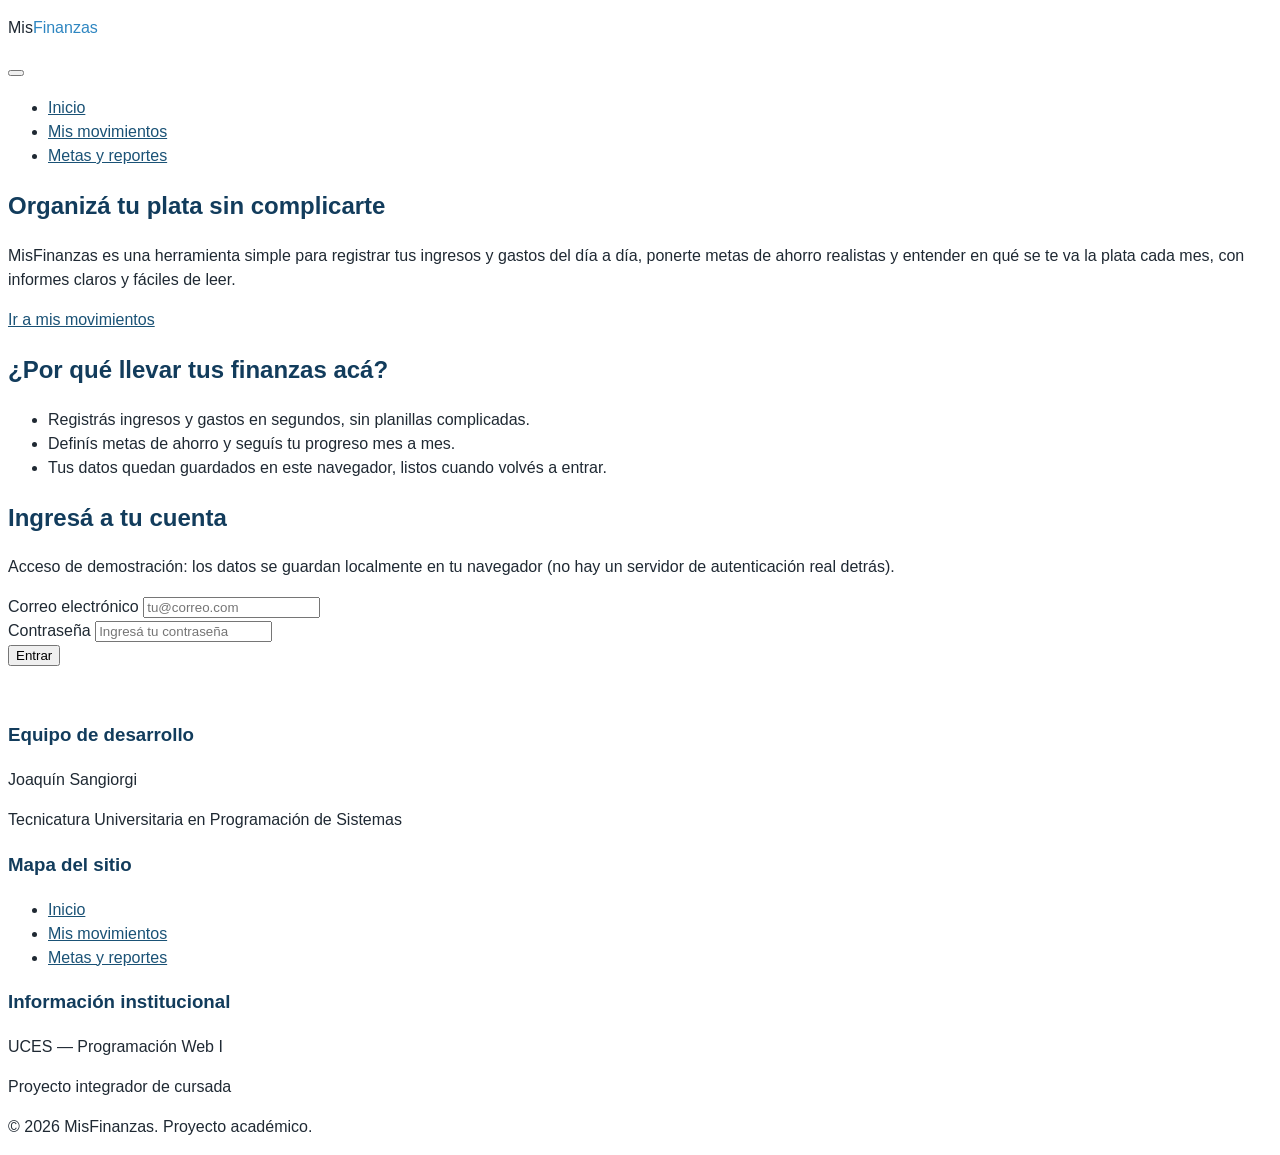
==== index.html @ 2f73d674 "Fase 1 - planificación, estructura y wirframes" ====
<!DOCTYPE html>
<html lang="es">
<head>
  <meta charset="UTF-8">
  <meta name="viewport" content="width=device-width, initial-scale=1.0">
  <title>MisFinanzas | Control de gastos e ingresos personales</title>
  <meta name="description" content="MisFinanzas: registrá tus ingresos y gastos, definí metas de ahorro y visualizá informes de tu economía personal.">
  <link rel="stylesheet" href="recursos/style.css">
</head>
<body>

  <header class="sitio-header">
    <div class="contenedor">
      <p class="logo">Mis<span>Finanzas</span></p>

      <button type="button" id="btn-menu" class="menu-toggle" aria-label="Abrir menú de navegación" aria-expanded="false" aria-controls="menu-principal">
        <span class="menu-toggle__barra"></span>
        <span class="menu-toggle__barra"></span>
        <span class="menu-toggle__barra"></span>
      </button>

      <nav class="nav-principal" aria-label="Navegación principal">
        <ul id="menu-principal">
          <li><a href="index.html" aria-current="page">Inicio</a></li>
          <li><a href="dashboard.html">Mis movimientos</a></li>
          <li><a href="reportes.html">Metas y reportes</a></li>
        </ul>
      </nav>
    </div>
  </header>

  <main class="contenedor">

    <section id="propuesta-valor" class="hero">
      <h1>Organizá tu plata sin complicarte</h1>
      <p>
        MisFinanzas es una herramienta simple para registrar tus ingresos y gastos del día a día,
        ponerte metas de ahorro realistas y entender en qué se te va la plata cada mes, con
        informes claros y fáciles de leer.
      </p>
      <a href="dashboard.html" class="boton-cta">Ir a mis movimientos</a>
    </section>

    <aside id="por-que-usarla" class="ventajas" aria-label="Ventajas de la aplicación">
      <h2>¿Por qué llevar tus finanzas acá?</h2>
      <ul>
        <li>Registrás ingresos y gastos en segundos, sin planillas complicadas.</li>
        <li>Definís metas de ahorro y seguís tu progreso mes a mes.</li>
        <li>Tus datos quedan guardados en este navegador, listos cuando volvés a entrar.</li>
      </ul>
    </aside>

    <section id="acceso" class="acceso">
      <h2>Ingresá a tu cuenta</h2>
      <p class="nota-acceso">
        Acceso de demostración: los datos se guardan localmente en tu navegador (no hay un
        servidor de autenticación real detrás).
      </p>

      <form id="form-login" novalidate>
        <div class="campo">
          <label for="login-email">Correo electrónico</label>
          <input
            type="email"
            id="login-email"
            name="email"
            placeholder="tu@correo.com"
            required
          >
        </div>

        <div class="campo">
          <label for="login-password">Contraseña</label>
          <input
            type="password"
            id="login-password"
            name="password"
            placeholder="Ingresá tu contraseña"
            minlength="4"
            required
          >
        </div>

        <button type="submit" class="boton-cta">Entrar</button>
        <p id="login-feedback" class="feedback" aria-live="polite"></p>
      </form>
    </section>

  </main>

  <footer class="sitio-footer">
    <div class="contenedor footer-columnas">
      <div class="footer-col">
        <h3>Equipo de desarrollo</h3>
        <p>Joaquín Sangiorgi</p>
        <p>Tecnicatura Universitaria en Programación de Sistemas</p>
      </div>

      <div class="footer-col">
        <h3>Mapa del sitio</h3>
        <ul>
          <li><a href="index.html">Inicio</a></li>
          <li><a href="dashboard.html">Mis movimientos</a></li>
          <li><a href="reportes.html">Metas y reportes</a></li>
        </ul>
      </div>

      <div class="footer-col">
        <h3>Información institucional</h3>
        <p>UCES &mdash; Programación Web I</p>
        <p>Proyecto integrador de cursada</p>
      </div>
    </div>
    <p class="footer-copy">&copy; 2026 MisFinanzas. Proyecto académico.</p>
  </footer>

  <script src="recursos/funciones.js" defer></script>
</body>
</html>
---- recursos/style.css ----
/* ==========================================================================
   MisFinanzas — Hoja de estilos externa unificada
   ==========================================================================
   FASE 1: por ahora solo hay estilos tipográficos y de color mínimos para
   que el contenido sea legible mientras se revisa la estructura HTML.

   El modelo de caja (reset universal + box-sizing), el contenedor de 960px,
   Flexbox para el menú / columnas / footer, y las media queries responsive
   se implementan en la FASE 2 de este proyecto. No adelantar esas reglas
   acá para no pisar el trabajo de esa etapa.
   ========================================================================== */

body {
  font-family: 'Segoe UI', Arial, sans-serif;
  color: #1f2933;
  line-height: 1.5;
}

a {
  color: #1a5276;
}

h1, h2, h3 {
  color: #123c5c;
}

.logo span {
  color: #2e86c1;
}

table {
  border-collapse: collapse;
  width: 100%;
}

th, td {
  border: 1px solid #d0d7de;
  padding: 0.5rem;
  text-align: left;
}

.feedback {
  min-height: 1.2em;
}
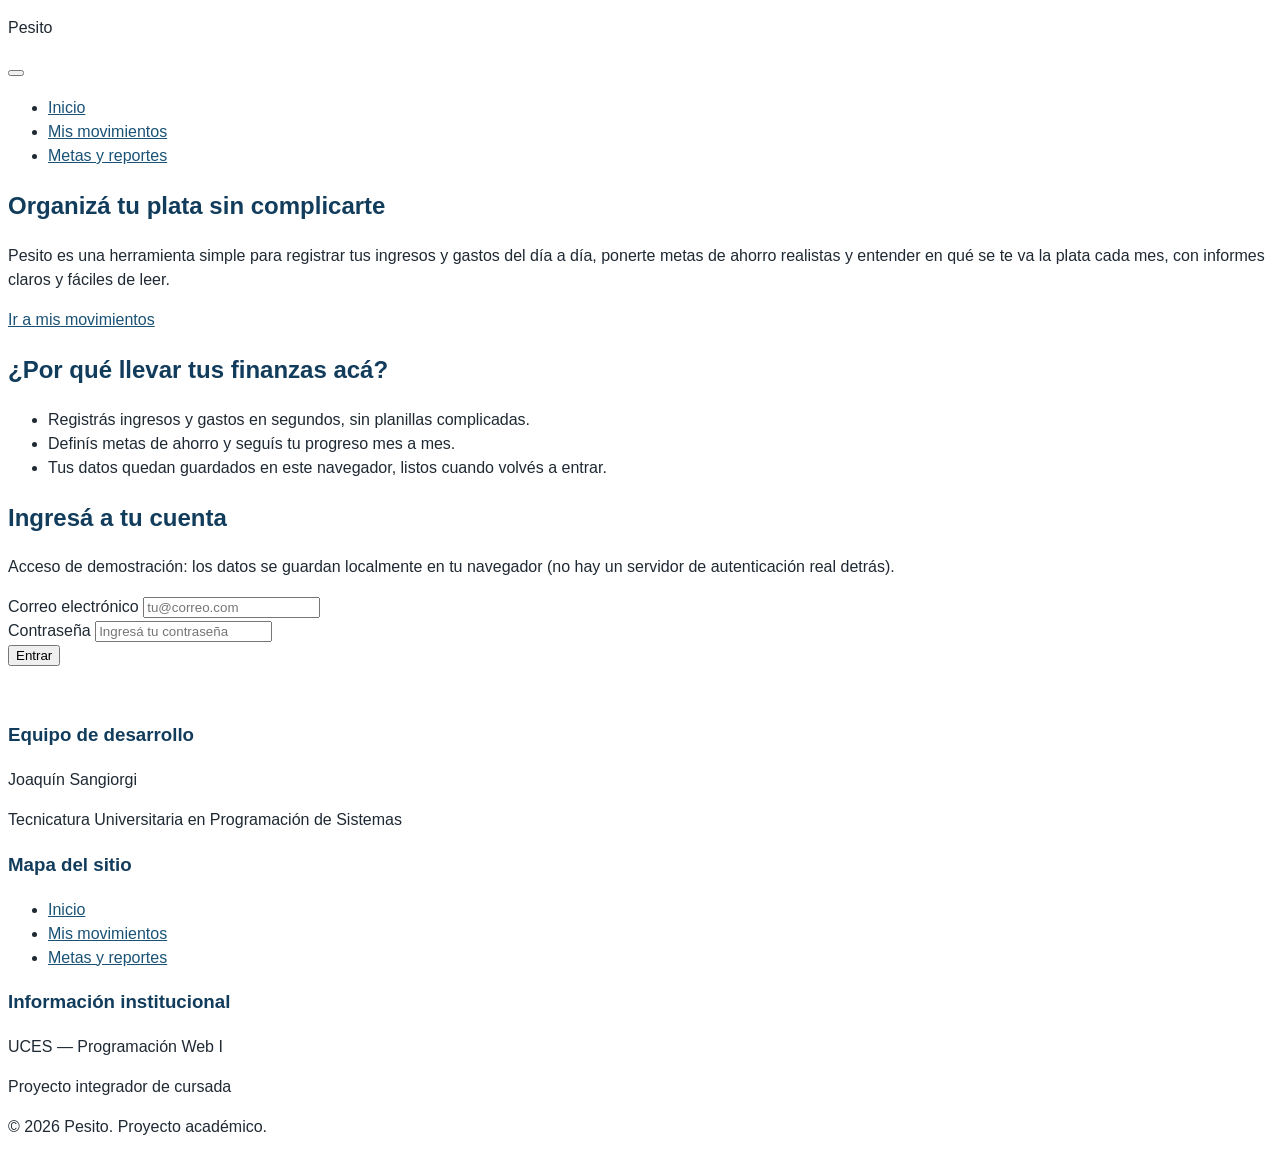
==== commit 9ad004cc: "Renombrar proyecto a Pesito y quitar wireframes - Cambia el nombre visible MisFinanzas -> Pesito en " ====
--- a/index.html
+++ b/index.html
@@ -3,15 +3,15 @@
 <head>
   <meta charset="UTF-8">
   <meta name="viewport" content="width=device-width, initial-scale=1.0">
-  <title>MisFinanzas | Control de gastos e ingresos personales</title>
-  <meta name="description" content="MisFinanzas: registrá tus ingresos y gastos, definí metas de ahorro y visualizá informes de tu economía personal.">
+  <title>Pesito | Control de gastos e ingresos personales</title>
+  <meta name="description" content="Pesito: registrá tus ingresos y gastos, definí metas de ahorro y visualizá informes de tu economía personal.">
   <link rel="stylesheet" href="recursos/style.css">
 </head>
 <body>
 
   <header class="sitio-header">
     <div class="contenedor">
-      <p class="logo">Mis<span>Finanzas</span></p>
+      <p class="logo">Pesito</p>
 
       <button type="button" id="btn-menu" class="menu-toggle" aria-label="Abrir menú de navegación" aria-expanded="false" aria-controls="menu-principal">
         <span class="menu-toggle__barra"></span>
@@ -34,7 +34,7 @@
     <section id="propuesta-valor" class="hero">
       <h1>Organizá tu plata sin complicarte</h1>
       <p>
-        MisFinanzas es una herramienta simple para registrar tus ingresos y gastos del día a día,
+        Pesito es una herramienta simple para registrar tus ingresos y gastos del día a día,
         ponerte metas de ahorro realistas y entender en qué se te va la plata cada mes, con
         informes claros y fáciles de leer.
       </p>
@@ -111,7 +111,7 @@
         <p>Proyecto integrador de cursada</p>
       </div>
     </div>
-    <p class="footer-copy">&copy; 2026 MisFinanzas. Proyecto académico.</p>
+    <p class="footer-copy">&copy; 2026 Pesito. Proyecto académico.</p>
   </footer>
 
   <script src="recursos/funciones.js" defer></script>
--- a/recursos/style.css
+++ b/recursos/style.css
@@ -1,5 +1,5 @@
 /* ==========================================================================
-   MisFinanzas — Hoja de estilos externa unificada
+   Pesito — Hoja de estilos externa unificada
    ==========================================================================
    FASE 1: por ahora solo hay estilos tipográficos y de color mínimos para
    que el contenido sea legible mientras se revisa la estructura HTML.
@@ -24,10 +24,6 @@
   color: #123c5c;
 }
 
-.logo span {
-  color: #2e86c1;
-}
-
 table {
   border-collapse: collapse;
   width: 100%;
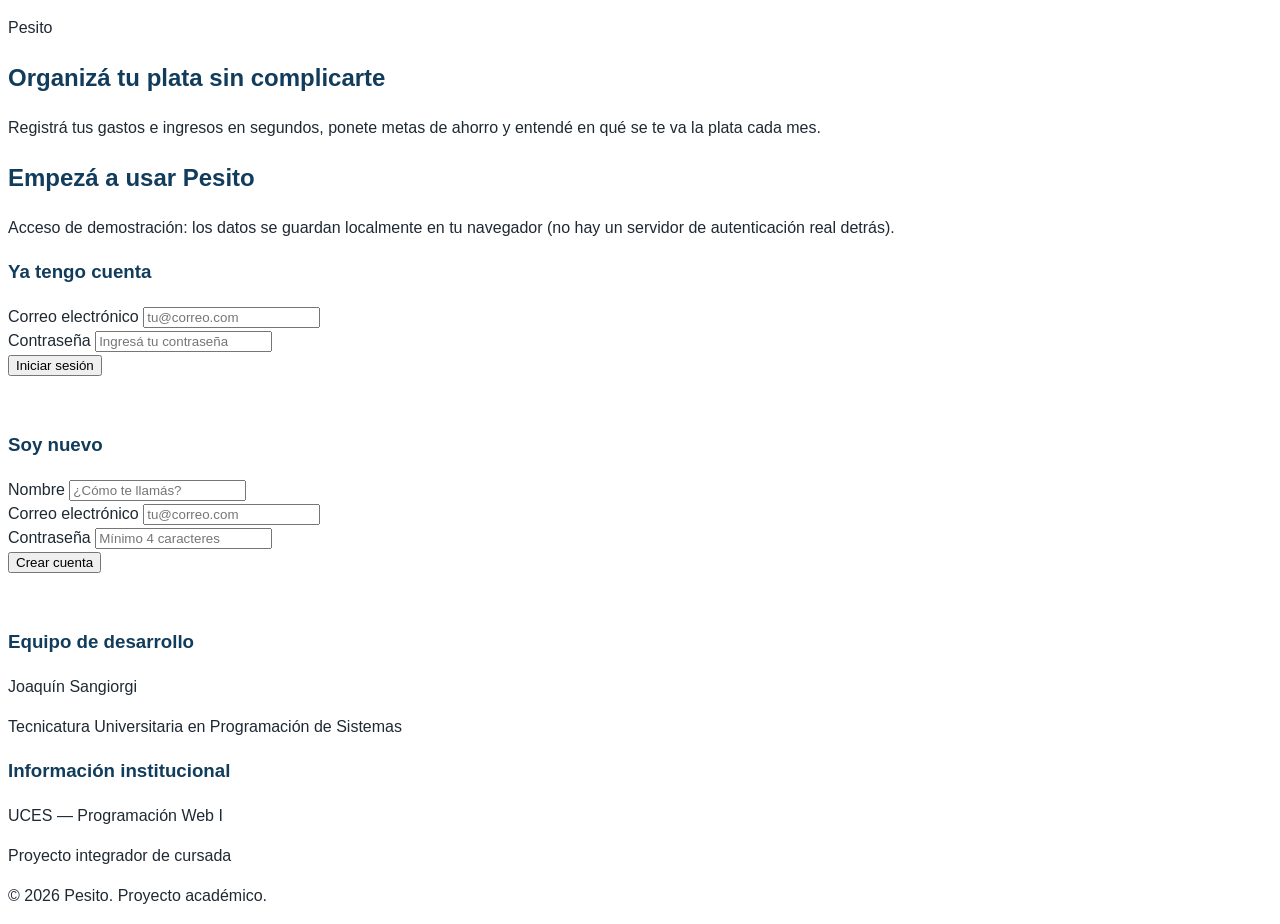
==== commit 657bd7ab: "Nueva navegación: login/registro, home con accesos rápidos y páginas separadas - index.html: slogan " ====
--- a/index.html
+++ b/index.html
@@ -12,20 +12,6 @@
   <header class="sitio-header">
     <div class="contenedor">
       <p class="logo">Pesito</p>
-
-      <button type="button" id="btn-menu" class="menu-toggle" aria-label="Abrir menú de navegación" aria-expanded="false" aria-controls="menu-principal">
-        <span class="menu-toggle__barra"></span>
-        <span class="menu-toggle__barra"></span>
-        <span class="menu-toggle__barra"></span>
-      </button>
-
-      <nav class="nav-principal" aria-label="Navegación principal">
-        <ul id="menu-principal">
-          <li><a href="index.html" aria-current="page">Inicio</a></li>
-          <li><a href="dashboard.html">Mis movimientos</a></li>
-          <li><a href="reportes.html">Metas y reportes</a></li>
-        </ul>
-      </nav>
     </div>
   </header>
 
@@ -34,56 +20,92 @@
     <section id="propuesta-valor" class="hero">
       <h1>Organizá tu plata sin complicarte</h1>
       <p>
-        Pesito es una herramienta simple para registrar tus ingresos y gastos del día a día,
-        ponerte metas de ahorro realistas y entender en qué se te va la plata cada mes, con
-        informes claros y fáciles de leer.
+        Registrá tus gastos e ingresos en segundos, ponete metas de ahorro y entendé
+        en qué se te va la plata cada mes.
       </p>
-      <a href="dashboard.html" class="boton-cta">Ir a mis movimientos</a>
     </section>
 
-    <aside id="por-que-usarla" class="ventajas" aria-label="Ventajas de la aplicación">
-      <h2>¿Por qué llevar tus finanzas acá?</h2>
-      <ul>
-        <li>Registrás ingresos y gastos en segundos, sin planillas complicadas.</li>
-        <li>Definís metas de ahorro y seguís tu progreso mes a mes.</li>
-        <li>Tus datos quedan guardados en este navegador, listos cuando volvés a entrar.</li>
-      </ul>
-    </aside>
-
     <section id="acceso" class="acceso">
-      <h2>Ingresá a tu cuenta</h2>
+      <h2>Empezá a usar Pesito</h2>
       <p class="nota-acceso">
         Acceso de demostración: los datos se guardan localmente en tu navegador (no hay un
         servidor de autenticación real detrás).
       </p>
 
-      <form id="form-login" novalidate>
-        <div class="campo">
-          <label for="login-email">Correo electrónico</label>
-          <input
-            type="email"
-            id="login-email"
-            name="email"
-            placeholder="tu@correo.com"
-            required
-          >
-        </div>
+      <article id="iniciar-sesion" class="acceso-panel">
+        <h3>Ya tengo cuenta</h3>
 
-        <div class="campo">
-          <label for="login-password">Contraseña</label>
-          <input
-            type="password"
-            id="login-password"
-            name="password"
-            placeholder="Ingresá tu contraseña"
-            minlength="4"
-            required
-          >
-        </div>
+        <form id="form-login" action="inicio.html" method="get">
+          <div class="campo">
+            <label for="login-email">Correo electrónico</label>
+            <input
+              type="email"
+              id="login-email"
+              name="email"
+              placeholder="tu@correo.com"
+              required
+            >
+          </div>
 
-        <button type="submit" class="boton-cta">Entrar</button>
-        <p id="login-feedback" class="feedback" aria-live="polite"></p>
-      </form>
+          <div class="campo">
+            <label for="login-password">Contraseña</label>
+            <input
+              type="password"
+              id="login-password"
+              name="password"
+              placeholder="Ingresá tu contraseña"
+              minlength="4"
+              required
+            >
+          </div>
+
+          <button type="submit" class="boton-cta">Iniciar sesión</button>
+          <p id="login-feedback" class="feedback" aria-live="polite"></p>
+        </form>
+      </article>
+
+      <article id="registrarse" class="acceso-panel">
+        <h3>Soy nuevo</h3>
+
+        <form id="form-registro" action="inicio.html" method="get">
+          <div class="campo">
+            <label for="registro-nombre">Nombre</label>
+            <input
+              type="text"
+              id="registro-nombre"
+              name="nombre"
+              placeholder="¿Cómo te llamás?"
+              required
+            >
+          </div>
+
+          <div class="campo">
+            <label for="registro-email">Correo electrónico</label>
+            <input
+              type="email"
+              id="registro-email"
+              name="email"
+              placeholder="tu@correo.com"
+              required
+            >
+          </div>
+
+          <div class="campo">
+            <label for="registro-password">Contraseña</label>
+            <input
+              type="password"
+              id="registro-password"
+              name="password"
+              placeholder="Mínimo 4 caracteres"
+              minlength="4"
+              required
+            >
+          </div>
+
+          <button type="submit" class="boton-cta">Crear cuenta</button>
+          <p id="registro-feedback" class="feedback" aria-live="polite"></p>
+        </form>
+      </article>
     </section>
 
   </main>
@@ -94,15 +116,6 @@
         <h3>Equipo de desarrollo</h3>
         <p>Joaquín Sangiorgi</p>
         <p>Tecnicatura Universitaria en Programación de Sistemas</p>
-      </div>
-
-      <div class="footer-col">
-        <h3>Mapa del sitio</h3>
-        <ul>
-          <li><a href="index.html">Inicio</a></li>
-          <li><a href="dashboard.html">Mis movimientos</a></li>
-          <li><a href="reportes.html">Metas y reportes</a></li>
-        </ul>
       </div>
 
       <div class="footer-col">
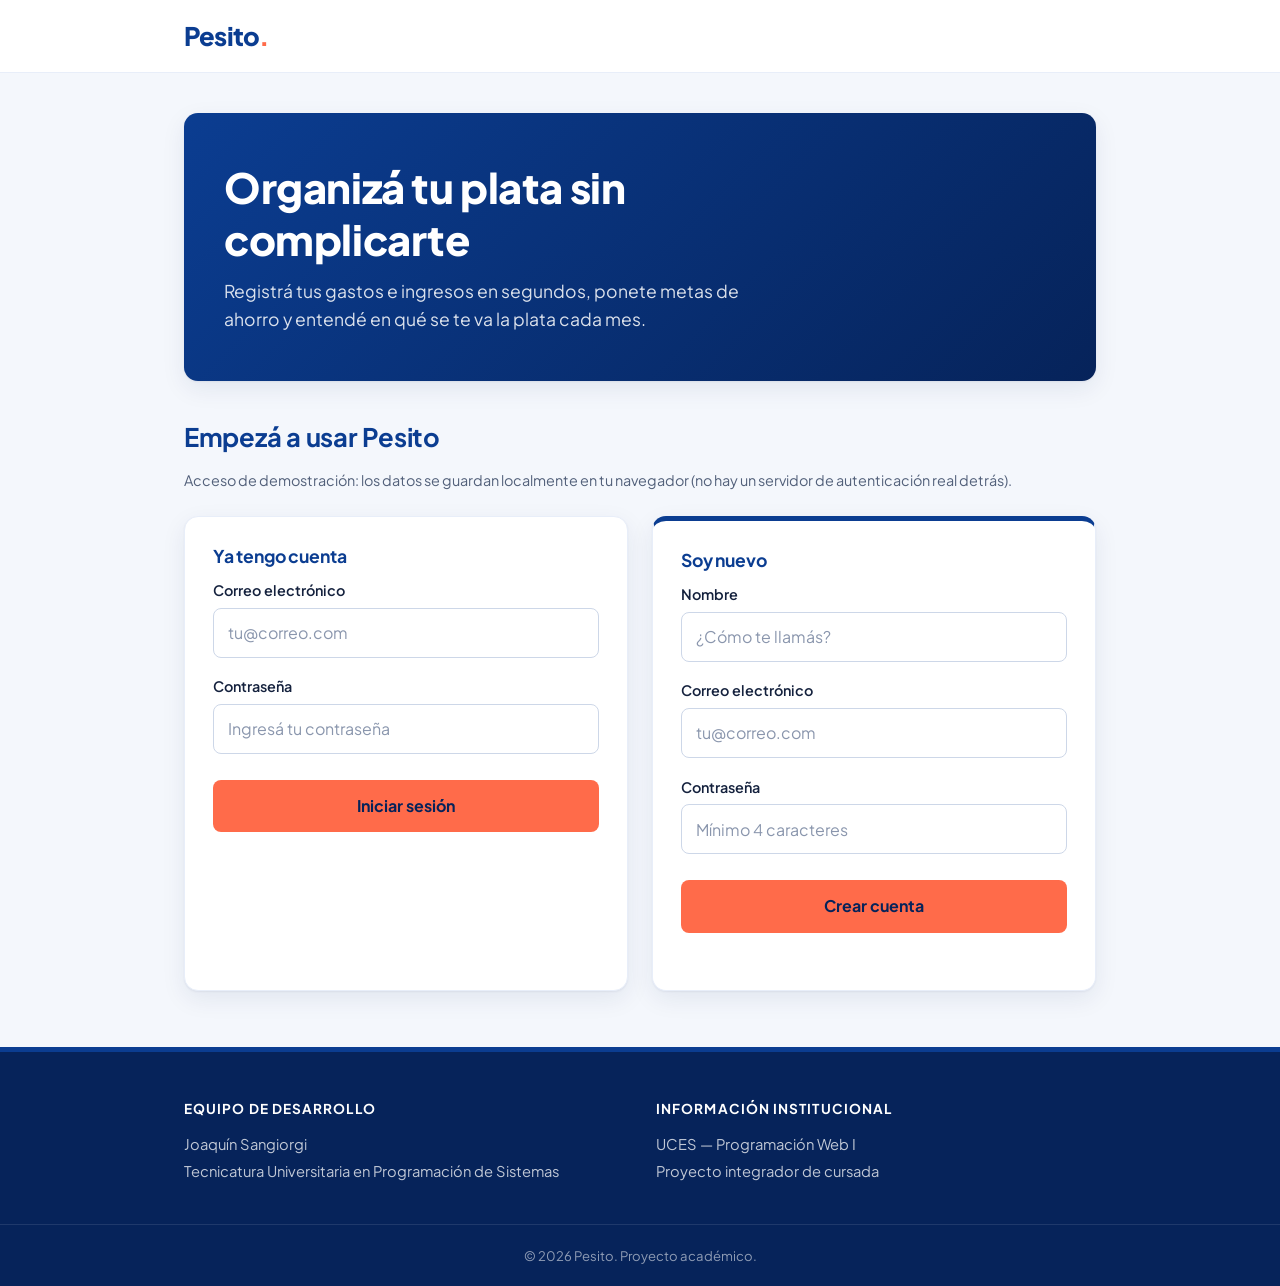
==== commit 8c227cc7: "Agregando estilos y colores" ====
--- a/index.html
+++ b/index.html
@@ -5,6 +5,9 @@
   <meta name="viewport" content="width=device-width, initial-scale=1.0">
   <title>Pesito | Control de gastos e ingresos personales</title>
   <meta name="description" content="Pesito: registrá tus ingresos y gastos, definí metas de ahorro y visualizá informes de tu economía personal.">
+  <link rel="preconnect" href="https://fonts.googleapis.com">
+  <link rel="preconnect" href="https://fonts.gstatic.com" crossorigin>
+  <link rel="stylesheet" href="https://fonts.googleapis.com/css2?family=Plus+Jakarta+Sans:wght@400;500;600;700;800&display=swap">
   <link rel="stylesheet" href="recursos/style.css">
 </head>
 <body>
@@ -32,80 +35,82 @@
         servidor de autenticación real detrás).
       </p>
 
-      <article id="iniciar-sesion" class="acceso-panel">
-        <h3>Ya tengo cuenta</h3>
+      <div class="acceso-paneles">
+        <article id="iniciar-sesion" class="acceso-panel panel">
+          <h3>Ya tengo cuenta</h3>
 
-        <form id="form-login" action="inicio.html" method="get">
-          <div class="campo">
-            <label for="login-email">Correo electrónico</label>
-            <input
-              type="email"
-              id="login-email"
-              name="email"
-              placeholder="tu@correo.com"
-              required
-            >
-          </div>
+          <form id="form-login" action="inicio.html" method="get">
+            <div class="campo">
+              <label for="login-email">Correo electrónico</label>
+              <input
+                type="email"
+                id="login-email"
+                name="email"
+                placeholder="tu@correo.com"
+                required
+              >
+            </div>
 
-          <div class="campo">
-            <label for="login-password">Contraseña</label>
-            <input
-              type="password"
-              id="login-password"
-              name="password"
-              placeholder="Ingresá tu contraseña"
-              minlength="4"
-              required
-            >
-          </div>
+            <div class="campo">
+              <label for="login-password">Contraseña</label>
+              <input
+                type="password"
+                id="login-password"
+                name="password"
+                placeholder="Ingresá tu contraseña"
+                minlength="4"
+                required
+              >
+            </div>
 
-          <button type="submit" class="boton-cta">Iniciar sesión</button>
-          <p id="login-feedback" class="feedback" aria-live="polite"></p>
-        </form>
-      </article>
+            <button type="submit" class="boton-cta">Iniciar sesión</button>
+            <p id="login-feedback" class="feedback" aria-live="polite"></p>
+          </form>
+        </article>
 
-      <article id="registrarse" class="acceso-panel">
-        <h3>Soy nuevo</h3>
+        <article id="registrarse" class="acceso-panel panel">
+          <h3>Soy nuevo</h3>
 
-        <form id="form-registro" action="inicio.html" method="get">
-          <div class="campo">
-            <label for="registro-nombre">Nombre</label>
-            <input
-              type="text"
-              id="registro-nombre"
-              name="nombre"
-              placeholder="¿Cómo te llamás?"
-              required
-            >
-          </div>
+          <form id="form-registro" action="inicio.html" method="get">
+            <div class="campo">
+              <label for="registro-nombre">Nombre</label>
+              <input
+                type="text"
+                id="registro-nombre"
+                name="nombre"
+                placeholder="¿Cómo te llamás?"
+                required
+              >
+            </div>
 
-          <div class="campo">
-            <label for="registro-email">Correo electrónico</label>
-            <input
-              type="email"
-              id="registro-email"
-              name="email"
-              placeholder="tu@correo.com"
-              required
-            >
-          </div>
+            <div class="campo">
+              <label for="registro-email">Correo electrónico</label>
+              <input
+                type="email"
+                id="registro-email"
+                name="email"
+                placeholder="tu@correo.com"
+                required
+              >
+            </div>
 
-          <div class="campo">
-            <label for="registro-password">Contraseña</label>
-            <input
-              type="password"
-              id="registro-password"
-              name="password"
-              placeholder="Mínimo 4 caracteres"
-              minlength="4"
-              required
-            >
-          </div>
+            <div class="campo">
+              <label for="registro-password">Contraseña</label>
+              <input
+                type="password"
+                id="registro-password"
+                name="password"
+                placeholder="Mínimo 4 caracteres"
+                minlength="4"
+                required
+              >
+            </div>
 
-          <button type="submit" class="boton-cta">Crear cuenta</button>
-          <p id="registro-feedback" class="feedback" aria-live="polite"></p>
-        </form>
-      </article>
+            <button type="submit" class="boton-cta">Crear cuenta</button>
+            <p id="registro-feedback" class="feedback" aria-live="polite"></p>
+          </form>
+        </article>
+      </div>
     </section>
 
   </main>
--- a/recursos/style.css
+++ b/recursos/style.css
@@ -1,40 +1,824 @@
 /* ==========================================================================
    Pesito — Hoja de estilos externa unificada
    ==========================================================================
-   FASE 1: por ahora solo hay estilos tipográficos y de color mínimos para
-   que el contenido sea legible mientras se revisa la estructura HTML.
-
-   El modelo de caja (reset universal + box-sizing), el contenedor de 960px,
-   Flexbox para el menú / columnas / footer, y las media queries responsive
-   se implementan en la FASE 2 de este proyecto. No adelantar esas reglas
-   acá para no pisar el trabajo de esa etapa.
+   FASE 2: maquetación, estilos visuales y diseño adaptable.
+
+   Índice
+     1. Variables (paleta y medidas)
+     2. Reset universal y modelo de caja
+     3. Base tipográfica
+     4. Contenedor de 960px
+     5. Encabezado y menú de navegación (Flexbox)
+     6. Hero
+     7. Estructura multi-columna (Flexbox)
+     8. Paneles, tarjetas y bloques
+     9. Formularios y botones
+    10. Tablas
+    11. Pie de página (Flexbox)
+    12. Media queries: tablet (720px) y smartphone (480px)
+
+   Paleta — regla 60-30-10, inspirada en los colores de Vélez Sarsfield:
+     60% Blanco  -> fondo de página y superficies (la camiseta).
+     30% Azul    -> header, hero, títulos, footer, bloques destacados.
+     10% Coral   -> llamados a la acción y detalles. Es complementario dividido
+                    del azul en el círculo cromático (vecino de su opuesto), así que
+                    resalta sin competir con la identidad azul y blanca.
+   Verde y rojo se reservan solo para su significado: ingreso y gasto.
    ========================================================================== */
 
+
+/* 1. Variables ============================================================= */
+
+:root {
+  /* 60% — blancos */
+  --blanco: #ffffff;
+  --fondo: #f4f7fc;            /* blanco con un leve tinte azul: descansa la vista */
+  --azul-50: #e8eef9;          /* bordes suaves, encabezados de tabla */
+
+  /* 30% — azules Vélez */
+  --azul: #0b3d91;             /* azul principal */
+  --azul-oscuro: #06235a;      /* footer, texto sobre el coral */
+  --azul-medio: #2f5fb3;       /* hover y foco */
+
+  /* 10% — acento */
+  --acento: #ff6b4a;
+  --acento-oscuro: #f2552f;
+
+  /* Texto */
+  --texto: #14213d;
+  --texto-suave: #52607a;
+
+  /* Colores con significado (uso puntual) */
+  --verde: #1e8e5a;
+  --rojo: #c8102e;
+
+  /* Medidas */
+  --radio: 14px;
+  --radio-chico: 8px;
+  --sombra: 0 1px 2px rgba(6, 35, 90, 0.06), 0 8px 24px rgba(6, 35, 90, 0.08);
+  --separacion: 1.5rem;
+}
+
+
+/* 2. Reset universal y modelo de caja ====================================== */
+/* box-sizing: border-box hace que width/height incluyan padding y borde,
+   así una caja de 300px mide 300px sin importar su relleno. */
+
+*,
+*::before,
+*::after {
+  margin: 0;
+  padding: 0;
+  box-sizing: border-box;
+}
+
+
+/* 3. Base tipográfica ====================================================== */
+
+html {
+  font-size: 16px;
+}
+
 body {
-  font-family: 'Segoe UI', Arial, sans-serif;
-  color: #1f2933;
-  line-height: 1.5;
+  font-family: 'Plus Jakarta Sans', 'Segoe UI', Arial, sans-serif;
+  background-color: var(--fondo);
+  color: var(--texto);
+  line-height: 1.6;
+  min-height: 100vh;
+  display: flex;               /* empuja el footer al fondo en páginas cortas */
+  flex-direction: column;
+}
+
+main {
+  flex: 1;
+}
+
+h1, h2, h3 {
+  color: var(--azul);
+  line-height: 1.25;
+  letter-spacing: -0.01em;
+}
+
+h1 {
+  font-size: 2.25rem;
+  font-weight: 800;
+  margin-bottom: var(--separacion);
+}
+
+h2 {
+  font-size: 1.35rem;
+  font-weight: 700;
+  margin-bottom: 1rem;
+}
+
+h3 {
+  font-size: 1.1rem;
+  font-weight: 700;
+  margin-bottom: 0.75rem;
+}
+
+p + p {
+  margin-top: 0.5rem;
 }
 
 a {
-  color: #1a5276;
-}
-
-h1, h2, h3 {
-  color: #123c5c;
-}
-
-table {
-  border-collapse: collapse;
+  color: var(--azul);
+}
+
+ul {
+  list-style: none;
+}
+
+:focus-visible {
+  outline: 3px solid var(--acento);
+  outline-offset: 2px;
+}
+
+
+/* 4. Contenedor de 960px =================================================== */
+
+.contenedor {
   width: 100%;
-}
-
-th, td {
-  border: 1px solid #d0d7de;
-  padding: 0.5rem;
-  text-align: left;
+  max-width: 960px;
+  margin: 0 auto;
+  padding: 0 1.5rem;
+}
+
+main.contenedor {
+  padding-top: 2.5rem;
+  padding-bottom: 3.5rem;
+}
+
+/* Título de las páginas internas, con una barrita coral debajo */
+main > h1::after {
+  content: "";
+  display: block;
+  width: 56px;
+  height: 5px;
+  margin-top: 0.6rem;
+  border-radius: 3px;
+  background-color: var(--acento);
+}
+
+
+/* 5. Encabezado y menú de navegación ======================================= */
+
+.sitio-header {
+  background-color: var(--blanco);
+  border-bottom: 1px solid var(--azul-50);
+  position: sticky;
+  top: 0;
+  z-index: 10;
+}
+
+.sitio-header .contenedor {
+  display: flex;
+  justify-content: space-between;
+  align-items: center;
+  gap: 1rem;
+  min-height: 72px;
+}
+
+.logo {
+  font-size: 1.6rem;
+  font-weight: 800;
+  letter-spacing: -0.03em;
+  color: var(--azul);
+}
+
+.logo a {
+  color: inherit;
+  text-decoration: none;
+}
+
+/* El puntito coral del logo */
+.logo::after {
+  content: ".";
+  color: var(--acento);
+}
+
+/* El botón hamburguesa se activa en la Fase 3 (JavaScript).
+   Mientras tanto el menú queda siempre visible. */
+.menu-toggle {
+  display: none;
+}
+
+.nav-principal ul {
+  display: flex;
+  justify-content: space-between;
+  align-items: center;
+  gap: 0.25rem;
+}
+
+.nav-principal a {
+  display: block;
+  padding: 0.5rem 0.85rem;
+  border-radius: var(--radio-chico);
+  color: var(--texto);
+  font-weight: 600;
+  font-size: 0.95rem;
+  text-decoration: none;
+  transition: background-color 0.2s, color 0.2s;
+}
+
+.nav-principal a:hover {
+  background-color: var(--azul-50);
+  color: var(--azul);
+}
+
+/* Página actual: subrayado coral */
+.nav-principal a[aria-current="page"] {
+  color: var(--azul);
+  box-shadow: inset 0 -3px 0 var(--acento);
+  border-radius: var(--radio-chico) var(--radio-chico) 0 0;
+}
+
+.nav-principal .nav-salir {
+  color: var(--texto-suave);
+  border: 1px solid var(--azul-50);
+  margin-left: 0.5rem;
+}
+
+
+/* 6. Hero ================================================================== */
+
+.hero {
+  background-color: var(--azul);
+  background-image: linear-gradient(135deg, var(--azul) 0%, var(--azul-oscuro) 100%);
+  color: var(--blanco);
+  border-radius: var(--radio);
+  padding: 3rem 2.5rem;
+  margin-bottom: 2.5rem;
+  box-shadow: var(--sombra);
+}
+
+.hero h1 {
+  color: var(--blanco);
+  font-size: 2.6rem;
+  max-width: 560px;
+  margin-bottom: 0.75rem;
+}
+
+.hero p {
+  max-width: 520px;
+  font-size: 1.1rem;
+  color: rgba(255, 255, 255, 0.85);
+}
+
+
+/* 7. Estructura multi-columna ============================================== */
+
+.columnas {
+  display: flex;
+  align-items: flex-start;
+  gap: var(--separacion);
+  margin-bottom: var(--separacion);
+}
+
+.columna-principal {
+  flex: 2;                     /* ocupa dos tercios */
+  min-width: 0;
+}
+
+.columna-lateral {
+  flex: 1;                     /* ocupa un tercio */
+  min-width: 0;
+}
+
+/* Las secciones apiladas dentro de una columna se separan entre sí */
+.columna-principal > .panel + .panel {
+  margin-top: var(--separacion);
+}
+
+
+/* 8. Paneles, tarjetas y bloques =========================================== */
+
+.panel {
+  background-color: var(--blanco);
+  border: 1px solid var(--azul-50);
+  border-radius: var(--radio);
+  padding: 1.75rem;
+  box-shadow: var(--sombra);
+}
+
+/* Bloque lateral de consejo: superficie azul (parte del 30%) */
+.consejo {
+  background-color: var(--azul);
+  color: var(--blanco);
+  border-radius: var(--radio);
+  padding: 1.75rem;
+  box-shadow: var(--sombra);
+}
+
+.consejo h2 {
+  color: var(--blanco);
+  font-size: 1.1rem;
+}
+
+.consejo p {
+  color: rgba(255, 255, 255, 0.85);
+}
+
+/* Total del mes en Gastos / Ingresos */
+.tarjeta-valor {
+  font-size: 2.25rem;
+  font-weight: 800;
+  color: var(--blanco);
+  font-variant-numeric: tabular-nums;
+  letter-spacing: -0.02em;
+}
+
+.tarjeta-total {
+  border-top: 6px solid var(--acento);
+}
+
+/* Inicio — accesos rápidos */
+.acciones-lista {
+  display: flex;
+  flex-wrap: wrap;
+  gap: 1rem;
+}
+
+.acciones-lista li {
+  flex: 1 1 calc(50% - 0.5rem);
+}
+
+.accion {
+  display: flex;
+  flex-direction: column;
+  gap: 0.35rem;
+  height: 100%;
+  padding: 1.35rem 1.35rem 1.35rem 1.5rem;
+  background-color: var(--blanco);
+  border: 1px solid var(--azul-50);
+  border-left: 5px solid var(--azul);
+  border-radius: var(--radio);
+  color: var(--texto-suave);
+  text-decoration: none;
+  box-shadow: var(--sombra);
+  transition: transform 0.2s, border-color 0.2s;
+}
+
+.accion strong {
+  color: var(--azul);
+  font-size: 1.1rem;
+}
+
+.accion strong::after {
+  content: " →";
+  color: var(--acento-oscuro);
+}
+
+.accion:hover {
+  transform: translateY(-3px);
+  border-left-color: var(--acento);
+}
+
+/* Inicio — resumen del mes */
+.resumen {
+  background-color: var(--azul-oscuro);
+  color: var(--blanco);
+  border-radius: var(--radio);
+  padding: 1.75rem;
+  box-shadow: var(--sombra);
+}
+
+.resumen h2 {
+  color: var(--blanco);
+}
+
+.resumen-datos dt {
+  font-size: 0.85rem;
+  color: rgba(255, 255, 255, 0.7);
+  margin-top: 1rem;
+}
+
+.resumen-datos dd {
+  font-size: 1.4rem;
+  font-weight: 700;
+  font-variant-numeric: tabular-nums;
+}
+
+/* El saldo es el dato más importante: más grande y en coral */
+.resumen-datos dd:first-of-type {
+  font-size: 2.1rem;
+  font-weight: 800;
+  color: var(--acento);
+  padding-bottom: 1rem;
+  border-bottom: 1px solid rgba(255, 255, 255, 0.15);
+}
+
+/* Ahorros — meta con barra de progreso */
+.tarjeta--meta h3 {
+  color: var(--texto);
+}
+
+progress {
+  -webkit-appearance: none;
+  appearance: none;
+  width: 100%;
+  height: 14px;
+  border: none;
+  border-radius: 7px;
+  background-color: var(--azul-50);
+  overflow: hidden;
+  margin: 0.5rem 0;
+}
+
+progress::-webkit-progress-bar {
+  background-color: var(--azul-50);
+  border-radius: 7px;
+}
+
+progress::-webkit-progress-value {
+  background-color: var(--azul);
+  border-radius: 7px;
+}
+
+progress::-moz-progress-bar {
+  background-color: var(--azul);
+  border-radius: 7px;
+}
+
+.tarjeta-detalle {
+  color: var(--texto-suave);
+  font-size: 0.95rem;
+}
+
+/* Reportes — lugar reservado para los gráficos */
+.graficos > p {
+  color: var(--texto-suave);
+}
+
+.grafico-barras {
+  display: flex;
+  align-items: center;
+  justify-content: center;
+  min-height: 200px;
+  margin-top: 1rem;
+  padding: 1.5rem;
+  border: 2px dashed var(--azul-50);
+  border-radius: var(--radio-chico);
+  background-color: var(--fondo);
+}
+
+.grafico-vacio {
+  color: var(--texto-suave);
+  text-align: center;
+  font-size: 0.95rem;
+}
+
+/* Index — acceso */
+.acceso > h2 {
+  font-size: 1.6rem;
+}
+
+.nota-acceso {
+  color: var(--texto-suave);
+  font-size: 0.9rem;
+  margin-bottom: var(--separacion);
+}
+
+.acceso-paneles {
+  display: flex;
+  gap: var(--separacion);
+}
+
+.acceso-panel {
+  flex: 1;
+}
+
+/* El panel de registro lleva el filo azul para diferenciarse */
+#registrarse {
+  border-top: 5px solid var(--azul);
+}
+
+
+/* 9. Formularios y botones ================================================= */
+
+.campo {
+  display: flex;
+  flex-direction: column;
+  gap: 0.35rem;
+  margin-bottom: 1.1rem;
+}
+
+label {
+  font-weight: 600;
+  font-size: 0.9rem;
+  color: var(--texto);
+}
+
+input,
+select,
+textarea {
+  width: 100%;
+  font: inherit;
+  color: var(--texto);
+  background-color: var(--blanco);
+  border: 1.5px solid #cdd7e8;
+  border-radius: var(--radio-chico);
+  padding: 0.7rem 0.9rem;
+  transition: border-color 0.2s, box-shadow 0.2s;
+}
+
+textarea {
+  min-height: 120px;
+  resize: vertical;
+}
+
+input::placeholder,
+textarea::placeholder {
+  color: #8a96ad;
+}
+
+input:focus,
+select:focus,
+textarea:focus {
+  outline: none;
+  border-color: var(--azul-medio);
+  box-shadow: 0 0 0 4px rgba(47, 95, 179, 0.15);
+}
+
+/* Botón principal: el 10% coral. Texto azul oscuro = contraste ~5.3:1 (AA).
+   Con texto blanco el coral no llega al mínimo de accesibilidad */
+.boton-cta {
+  display: inline-block;
+  width: 100%;
+  margin-top: 0.5rem;
+  padding: 0.85rem 1.5rem;
+  font: inherit;
+  font-weight: 700;
+  color: var(--azul-oscuro);
+  background-color: var(--acento);
+  border: none;
+  border-radius: var(--radio-chico);
+  cursor: pointer;
+  transition: background-color 0.2s, transform 0.1s;
+}
+
+.boton-cta:hover {
+  background-color: var(--acento-oscuro);
+}
+
+.boton-cta:active {
+  transform: translateY(1px);
 }
 
 .feedback {
   min-height: 1.2em;
-}
+  margin-top: 0.75rem;
+  font-size: 0.9rem;
+  font-weight: 600;
+}
+
+.campo-buscador {
+  max-width: 420px;
+}
+
+
+/* 10. Tablas =============================================================== */
+
+/* En pantallas angostas la tabla se desplaza dentro de su caja
+   en lugar de romper el ancho de la página */
+.tabla-scroll {
+  overflow-x: auto;
+}
+
+table {
+  width: 100%;
+  border-collapse: collapse;
+  font-size: 0.95rem;
+}
+
+caption {
+  text-align: left;
+  font-size: 0.85rem;
+  color: var(--texto-suave);
+  padding-bottom: 0.5rem;
+}
+
+th,
+td {
+  padding: 0.8rem 1rem;
+  text-align: left;
+  border-bottom: 1px solid var(--azul-50);
+}
+
+th {
+  background-color: var(--azul-50);
+  color: var(--azul);
+  font-size: 0.8rem;
+  font-weight: 700;
+  text-transform: uppercase;
+  letter-spacing: 0.04em;
+}
+
+th:first-child {
+  border-radius: var(--radio-chico) 0 0 var(--radio-chico);
+}
+
+th:last-child {
+  border-radius: 0 var(--radio-chico) var(--radio-chico) 0;
+}
+
+/* Columna de montos alineada a la derecha, con números de ancho fijo */
+th:last-child,
+td:last-child {
+  text-align: right;
+  font-variant-numeric: tabular-nums;
+}
+
+tbody tr:hover {
+  background-color: var(--fondo);
+}
+
+/* Fila de "todavía no hay datos" */
+td[colspan] {
+  text-align: center !important;
+  color: var(--texto-suave);
+  padding: 2rem 1rem;
+}
+
+#tabla-gastos td:last-child {
+  color: var(--rojo);
+  font-weight: 700;
+}
+
+#tabla-ingresos td:last-child {
+  color: var(--verde);
+  font-weight: 700;
+}
+
+
+/* 11. Pie de página ======================================================== */
+
+.sitio-footer {
+  background-color: var(--azul-oscuro);
+  color: rgba(255, 255, 255, 0.75);
+  padding-top: 3rem;
+  font-size: 0.92rem;
+  border-top: 5px solid var(--azul);
+}
+
+.footer-columnas {
+  display: flex;
+  justify-content: space-between;
+  gap: 2rem;
+}
+
+.footer-col {
+  flex: 1;
+}
+
+.footer-col h3 {
+  color: var(--blanco);
+  font-size: 0.85rem;
+  text-transform: uppercase;
+  letter-spacing: 0.08em;
+  margin-bottom: 1rem;
+}
+
+.footer-col p + p {
+  margin-top: 0.25rem;
+}
+
+.footer-col li + li {
+  margin-top: 0.35rem;
+}
+
+.footer-col a {
+  color: rgba(255, 255, 255, 0.75);
+  text-decoration: none;
+}
+
+.footer-col a:hover {
+  color: var(--acento);
+}
+
+.footer-copy {
+  text-align: center;
+  margin-top: 2.5rem;
+  padding: 1.25rem 1.5rem;
+  border-top: 1px solid rgba(255, 255, 255, 0.1);
+  font-size: 0.82rem;
+  color: rgba(255, 255, 255, 0.55);
+}
+
+
+/* 12. Media queries ======================================================== */
+
+/* --- Tablet: 720px o menos -------------------------------------------------
+   Las columnas pasan a apilarse: la barra lateral queda debajo del
+   contenido principal. El menú baja a su propia fila debajo del logo. */
+@media (max-width: 720px) {
+
+  .sitio-header .contenedor {
+    flex-wrap: wrap;
+    padding-top: 0.75rem;
+    padding-bottom: 0.5rem;
+  }
+
+  .nav-principal {
+    width: 100%;
+    overflow-x: auto;
+  }
+
+  .columnas,
+  .acceso-paneles {
+    flex-direction: column;
+    align-items: stretch;
+  }
+
+  .columna-principal,
+  .columna-lateral {
+    width: 100%;
+  }
+
+  .hero {
+    padding: 2.5rem 2rem;
+  }
+
+  .hero h1 {
+    font-size: 2.1rem;
+  }
+
+  .footer-columnas {
+    flex-wrap: wrap;
+  }
+
+  .footer-col {
+    flex: 1 1 40%;
+  }
+}
+
+/* --- Smartphone: 480px o menos ---------------------------------------------
+   El menú se apila verticalmente para que cada opción sea fácil de tocar.
+   Textos y márgenes se achican proporcionalmente (todo está en rem). */
+@media (max-width: 480px) {
+
+  html {
+    font-size: 15px;
+  }
+
+  .contenedor {
+    padding: 0 1rem;
+  }
+
+  main.contenedor {
+    padding-top: 1.5rem;
+    padding-bottom: 2.5rem;
+  }
+
+  .nav-principal ul {
+    flex-direction: column;
+    align-items: stretch;
+    gap: 0.15rem;
+  }
+
+  .nav-principal a {
+    padding: 0.7rem 0.85rem;
+  }
+
+  .nav-principal a[aria-current="page"] {
+    background-color: var(--azul-50);
+    box-shadow: inset 4px 0 0 var(--acento);
+    border-radius: var(--radio-chico);
+  }
+
+  .nav-principal .nav-salir {
+    margin-left: 0;
+    margin-top: 0.35rem;
+  }
+
+  .sitio-header {
+    position: static;           /* el menú apilado es alto: no lo fijamos */
+  }
+
+  h1 {
+    font-size: 1.75rem;
+  }
+
+  .hero {
+    padding: 2rem 1.5rem;
+  }
+
+  .hero h1 {
+    font-size: 1.75rem;
+  }
+
+  .panel,
+  .consejo,
+  .resumen {
+    padding: 1.25rem;
+  }
+
+  .acciones-lista li {
+    flex-basis: 100%;
+  }
+
+  .footer-columnas {
+    flex-direction: column;
+    gap: 1.75rem;
+  }
+}
